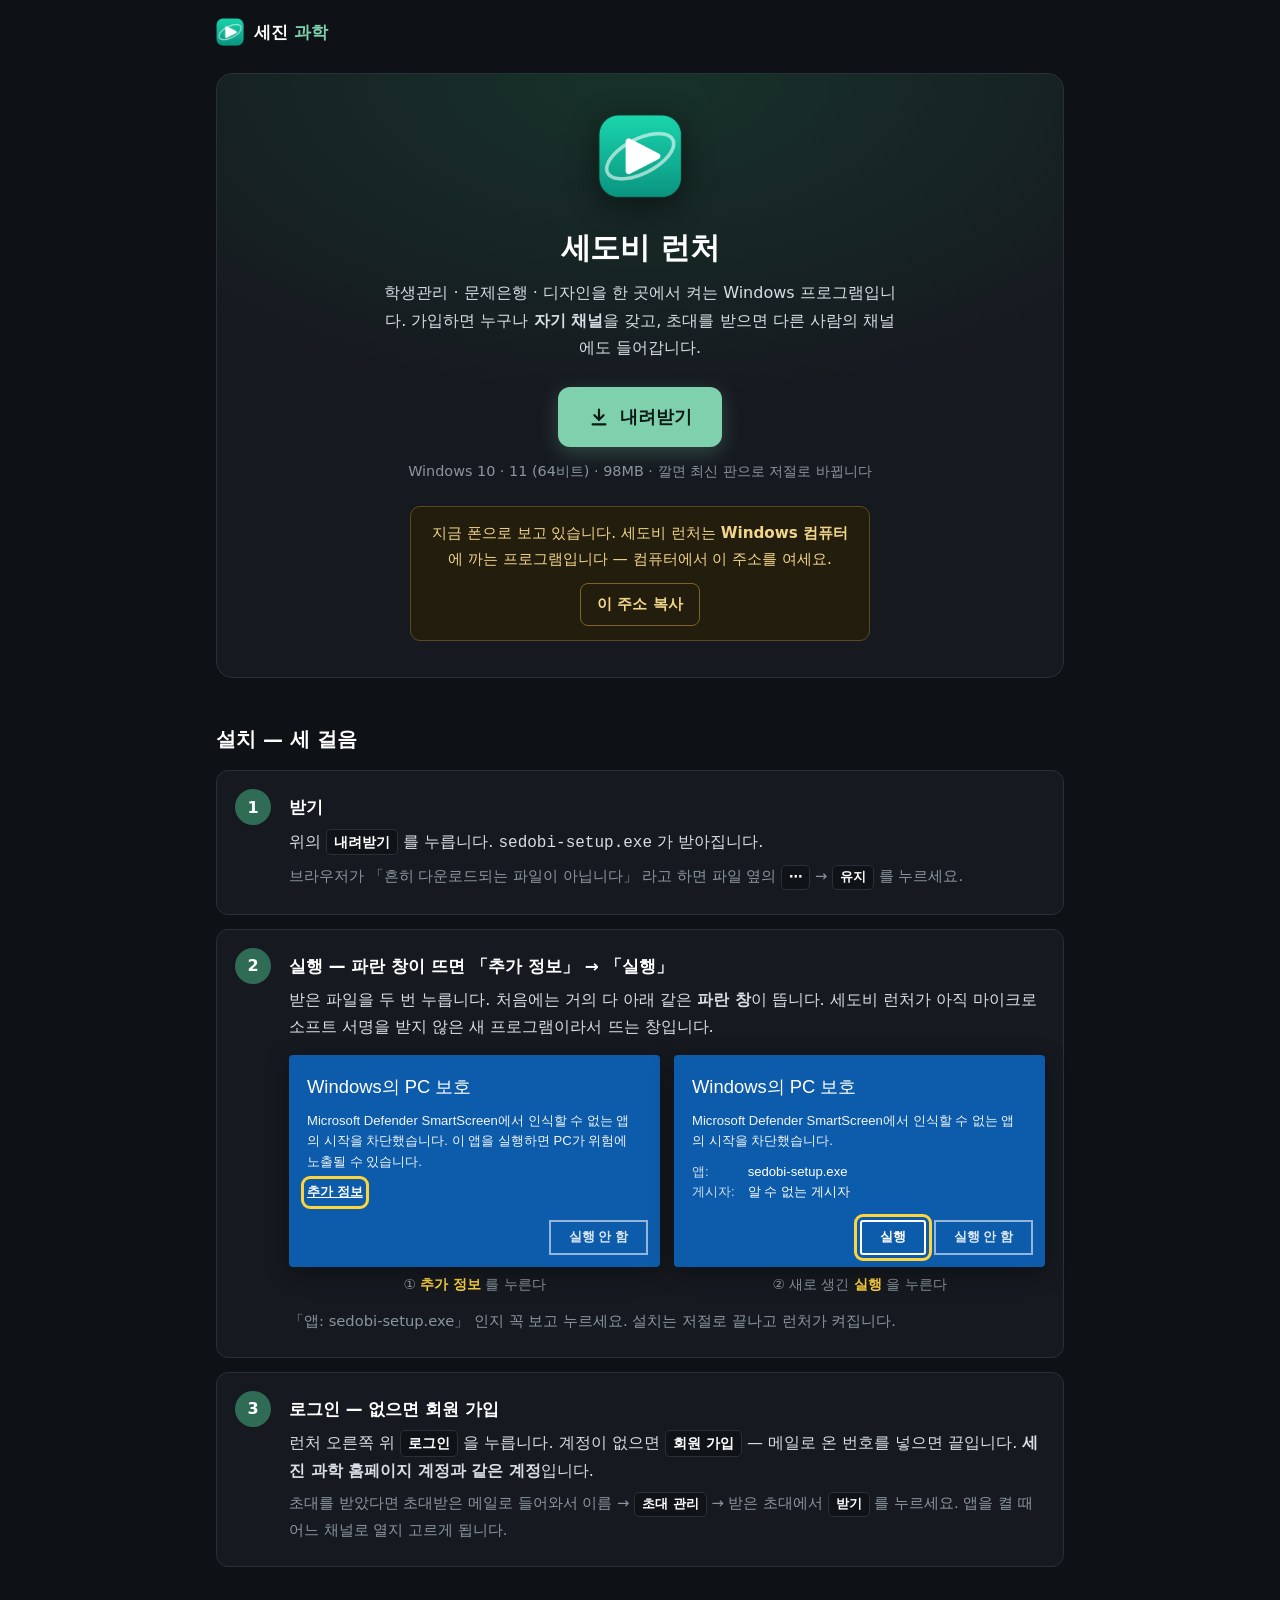
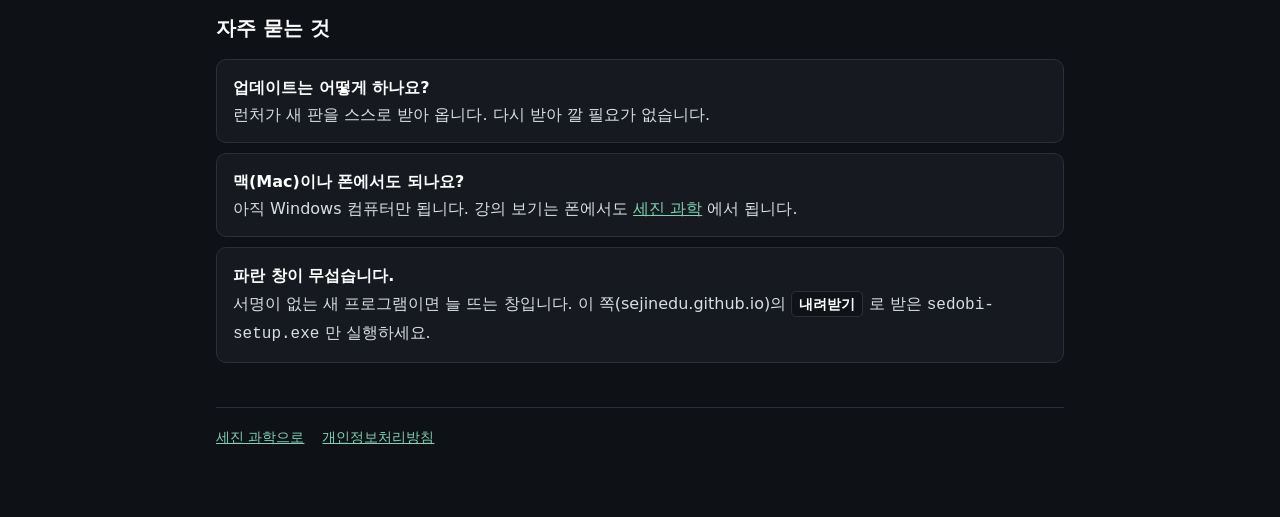
==== download.html @ 4975d811 "런처 받기 — download.html (누구나 · 「Windows의 PC 보호」 안내) · 머리줄 「런처 받기」 (v3.06) Co-Authored-By: Claude Opus " ====
<!doctype html>
<!-- ============================================================
     세도비 런처 받기 — 누구나, 로그인 없이 (2026-09-24)

     ★ 사용자가 정한 것: 「이제 홈피에 런처 설치을 받는 거 만들어 놔라.
       이제 불특정 다수가 다운 받아서 자기 컴터에 런처를 설치할수 잇어야 한다」
     ★ 주소가 영어(download.html)인 까닭 — 초대 카톡 글에 붙는다. 한글 주소는 카톡에서 %EB… 로 깨져 보인다.
     ★ 설치 파일은 런처 방이 R2 에 올린다(launcher/sedobi-setup.exe). 여기는 그 주소로 보내기만 한다.
       크기는 launcher/latest.yml 을 읽어 띄운다 — 못 읽으면(CORS) 적어 둔 98MB 그대로다. 판 번호는 안 띄운다(아래 글).
     ★ 서명이 없는 프로그램이라 처음 받는 사람은 거의 다 「Windows의 PC 보호」 창을 본다.
       그 창에서 멈추지 않게 그림으로 안내한다 — 이 쪽의 가장 중요한 일이다.
     ★ 스스로 서는 쪽이다 — 스타일 파일에 안 기댄다(개인정보.html 과 같다).
============================================================ -->
<html lang="ko">
<head>
<meta charset="utf-8">
<meta name="viewport" content="width=device-width, initial-scale=1">
<meta name="robots" content="noindex, nofollow">
<title>세도비 런처 받기 — 세진 과학</title>
<meta name="description" content="세도비 런처(Windows) 설치 파일 받기와 설치 안내">
<link rel="icon" href="자산/아이콘.png">
<style>
  :root {
    color-scheme: dark;
    --바탕: #0e1116; --판: #161a20; --테두리: #2a3038; --글: #d8dee5; --흐린글: #8b959f;
    --악센트: #7fd1ae; --악센트진: #2f6b55; --빨강: #e5484d;
  }
  * { box-sizing: border-box; }
  body {
    margin: 0; background: var(--바탕); color: var(--글);
    font-family: "Pretendard", "맑은 고딕", "Malgun Gothic", system-ui, sans-serif;
    line-height: 1.7; font-size: 16px;
  }
  a { color: var(--악센트); }
  .머리 { display: flex; align-items: center; gap: 10px; max-width: 880px; margin: 0 auto; padding: 18px 16px; }
  .머리 a { display: inline-flex; align-items: center; gap: 10px; color: #fff; text-decoration: none; font-weight: 700; font-size: 1.05rem; }
  .머리 img { width: 28px; height: 28px; border-radius: 7px; }
  .머리 span b { color: var(--악센트); font-weight: 700; }
  main { max-width: 880px; margin: 0 auto; padding: 8px 16px 72px; }

  .첫판 { text-align: center; padding: 40px 20px 36px; border: 1px solid var(--테두리); border-radius: 16px;
          background: radial-gradient(120% 90% at 50% 0%, #17322a 0%, var(--판) 60%); }
  .첫판 img { width: 84px; height: 84px; border-radius: 20px; box-shadow: 0 8px 30px rgba(0,0,0,.45); }
  h1 { margin: 16px 0 6px; font-size: 1.9rem; color: #fff; letter-spacing: -.01em; }
  .한줄 { margin: 0 auto 26px; max-width: 520px; color: var(--글); }
  .받기 { display: inline-flex; align-items: center; gap: 10px; padding: 15px 30px; border-radius: 12px;
          background: var(--악센트); color: #0b1a14; font-weight: 800; font-size: 1.12rem; text-decoration: none;
          box-shadow: 0 6px 20px rgba(127,209,174,.25); }
  .받기:hover { filter: brightness(1.06); }
  .받기 svg { width: 22px; height: 22px; }
  .받기정보 { margin: 12px 0 0; color: var(--흐린글); font-size: .9rem; }
  .폰말 { margin: 22px auto 0; max-width: 460px; padding: 14px 16px; border-radius: 10px; border: 1px solid #5c4a1f;
          background: #231d0e; color: #f1d58a; font-size: .95rem; }
  .폰말 button { margin-top: 10px; padding: 8px 16px; border-radius: 8px; border: 1px solid #7a6428; background: none;
                 color: #f1d58a; font: inherit; font-weight: 700; cursor: pointer; }
  .폰말[hidden] { display: none; }

  h2 { margin: 44px 0 14px; font-size: 1.25rem; color: #fff; }
  .걸음들 { list-style: none; padding: 0; margin: 0; display: grid; gap: 14px; }
  .걸음 { display: grid; grid-template-columns: 40px 1fr; gap: 14px; padding: 18px; border: 1px solid var(--테두리); border-radius: 12px; background: var(--판); }
  .번호 { width: 36px; height: 36px; border-radius: 50%; display: grid; place-items: center; background: var(--악센트진); color: #fff; font-weight: 800; }
  .걸음 h3 { margin: 4px 0 6px; font-size: 1.05rem; color: #fff; }
  .걸음 p { margin: 6px 0; }
  .흐림 { color: var(--흐린글); font-size: .92rem; }
  kbd, .단추글 { display: inline-block; padding: 0 7px; border: 1px solid var(--테두리); border-radius: 5px; background: #0f1318;
                 font: inherit; font-size: .9em; font-weight: 700; color: #fff; white-space: nowrap; }

  /* 「Windows의 PC 보호」 창 흉내 — 어디를 누르는지만 보여 준다 */
  .창들 { display: grid; grid-template-columns: 1fr 1fr; gap: 14px; margin: 14px 0 6px; }
  .창 { position: relative; background: #0d5cab; color: #fff; border-radius: 4px; padding: 18px 18px 64px; font-family: "Segoe UI", "맑은 고딕", sans-serif;
        font-size: .82rem; line-height: 1.55; min-height: 210px; box-shadow: 0 6px 22px rgba(0,0,0,.4); }
  .창 .창제목 { font-size: 1.15rem; font-weight: 300; margin: 0 0 10px; }
  .창 .창글 { margin: 0 0 10px; opacity: .95; }
  .창 .더보기 { display: inline-block; text-decoration: underline; font-weight: 600; }
  .창 .창단추들 { position: absolute; right: 12px; bottom: 12px; display: flex; gap: 8px; }
  .창 .창단추 { padding: 5px 18px; border: 2px solid #fff; background: none; color: #fff; font: inherit; font-weight: 600; }
  .창 .창단추.흐린 { border-color: rgba(255,255,255,.55); color: rgba(255,255,255,.85); }
  .창 .창표 { margin: 8px 0 0; }
  .창 .창표 span { display: inline-block; min-width: 52px; opacity: .8; }
  .누를곳 { outline: 3px solid #ffd43b; outline-offset: 3px; border-radius: 3px; animation: 깜빡 1.4s ease-in-out infinite; }
  @keyframes 깜빡 { 50% { outline-color: rgba(255,212,59,.35); } }
  @media (prefers-reduced-motion: reduce) { .누를곳 { animation: none; } }
  .창밑 { margin: 6px 0 0; font-size: .86rem; color: var(--흐린글); text-align: center; }
  .창밑 b { color: #ffd43b; }

  .묻답 { margin: 0; padding: 0; list-style: none; display: grid; gap: 10px; }
  .묻답 li { padding: 14px 16px; border: 1px solid var(--테두리); border-radius: 10px; background: var(--판); }
  .묻답 b { color: #fff; }
  .끝 { margin-top: 44px; padding-top: 18px; border-top: 1px solid var(--테두리); color: var(--흐린글); font-size: .88rem; display: flex; flex-wrap: wrap; gap: 6px 18px; }

  @media (max-width: 640px) {
    h1 { font-size: 1.55rem; }
    .첫판 { padding: 30px 14px 28px; }
    .창들 { grid-template-columns: 1fr; }
    .걸음 { grid-template-columns: 1fr; gap: 8px; }
  }
</style>
</head>
<body>

<div class="머리">
  <a href="./"><img src="자산/아이콘.png" alt=""><span>세진 <b>과학</b></span></a>
</div>

<main>

<section class="첫판">
  <img src="자산/아이콘512.png" alt="세도비 런처 아이콘">
  <h1>세도비 런처</h1>
  <p class="한줄">학생관리 · 문제은행 · 디자인을 한 곳에서 켜는 Windows 프로그램입니다.
    가입하면 누구나 <b>자기 채널</b>을 갖고, 초대를 받으면 다른 사람의 채널에도 들어갑니다.</p>
  <a class="받기" id="받기" href="https://pub-cdafc1e706964b9c84ebcdd306dd79f0.r2.dev/launcher/sedobi-setup.exe" download>
    <svg viewBox="0 0 24 24" fill="none" stroke="currentColor" stroke-width="2.4" stroke-linecap="round" stroke-linejoin="round" aria-hidden="true"><path d="M12 4v11"/><path d="m7 10 5 5 5-5"/><path d="M5 20h14"/></svg>
    내려받기
  </a>
  <p class="받기정보" id="받기정보">Windows 10 · 11 (64비트) · <span id="받기크기">98MB</span> · 깔면 최신 판으로 저절로 바뀝니다</p>
  <div class="폰말" id="폰말" hidden>
    지금 폰으로 보고 있습니다. 세도비 런처는 <b>Windows 컴퓨터</b>에 까는 프로그램입니다 —
    컴퓨터에서 이 주소를 여세요.<br>
    <button type="button" id="주소복사">이 주소 복사</button>
  </div>
</section>

<h2>설치 — 세 걸음</h2>
<ol class="걸음들">
  <li class="걸음">
    <span class="번호">1</span>
    <div>
      <h3>받기</h3>
      <p>위의 <span class="단추글">내려받기</span> 를 누릅니다. <code>sedobi-setup.exe</code> 가 받아집니다.</p>
      <p class="흐림">브라우저가 「흔히 다운로드되는 파일이 아닙니다」 라고 하면 파일 옆의 <span class="단추글">⋯</span> → <span class="단추글">유지</span> 를 누르세요.</p>
    </div>
  </li>
  <li class="걸음">
    <span class="번호">2</span>
    <div>
      <h3>실행 — 파란 창이 뜨면 「추가 정보」 → 「실행」</h3>
      <p>받은 파일을 두 번 누릅니다. 처음에는 거의 다 아래 같은 <b>파란 창</b>이 뜹니다.
         세도비 런처가 아직 마이크로소프트 서명을 받지 않은 새 프로그램이라서 뜨는 창입니다.</p>
      <div class="창들" aria-hidden="true">
        <div>
          <div class="창">
            <p class="창제목">Windows의 PC 보호</p>
            <p class="창글">Microsoft Defender SmartScreen에서 인식할 수 없는 앱의 시작을 차단했습니다. 이 앱을 실행하면 PC가 위험에 노출될 수 있습니다.</p>
            <span class="더보기 누를곳">추가 정보</span>
            <div class="창단추들"><span class="창단추 흐린">실행 안 함</span></div>
          </div>
          <p class="창밑">① <b>추가 정보</b> 를 누른다</p>
        </div>
        <div>
          <div class="창">
            <p class="창제목">Windows의 PC 보호</p>
            <p class="창글">Microsoft Defender SmartScreen에서 인식할 수 없는 앱의 시작을 차단했습니다.</p>
            <p class="창표"><span>앱:</span> sedobi-setup.exe<br><span>게시자:</span> 알 수 없는 게시자</p>
            <div class="창단추들"><span class="창단추 누를곳">실행</span><span class="창단추 흐린">실행 안 함</span></div>
          </div>
          <p class="창밑">② 새로 생긴 <b>실행</b> 을 누른다</p>
        </div>
      </div>
      <p class="흐림">「앱: sedobi-setup.exe」 인지 꼭 보고 누르세요. 설치는 저절로 끝나고 런처가 켜집니다.</p>
    </div>
  </li>
  <li class="걸음">
    <span class="번호">3</span>
    <div>
      <h3>로그인 — 없으면 회원 가입</h3>
      <p>런처 오른쪽 위 <span class="단추글">로그인</span> 을 누릅니다. 계정이 없으면 <span class="단추글">회원 가입</span> — 메일로 온 번호를 넣으면 끝입니다.
         <b>세진 과학 홈페이지 계정과 같은 계정</b>입니다.</p>
      <p class="흐림">초대를 받았다면 초대받은 메일로 들어와서 이름 → <span class="단추글">초대 관리</span> → 받은 초대에서 <span class="단추글">받기</span> 를 누르세요.
         앱을 켤 때 어느 채널로 열지 고르게 됩니다.</p>
    </div>
  </li>
</ol>

<h2>자주 묻는 것</h2>
<ul class="묻답">
  <li><b>업데이트는 어떻게 하나요?</b><br>런처가 새 판을 스스로 받아 옵니다. 다시 받아 깔 필요가 없습니다.</li>
  <li><b>맥(Mac)이나 폰에서도 되나요?</b><br>아직 Windows 컴퓨터만 됩니다. 강의 보기는 폰에서도 <a href="./">세진 과학</a> 에서 됩니다.</li>
  <li><b>파란 창이 무섭습니다.</b><br>서명이 없는 새 프로그램이면 늘 뜨는 창입니다. 이 쪽(sejinedu.github.io)의 <span class="단추글">내려받기</span> 로 받은 <code>sedobi-setup.exe</code> 만 실행하세요.</li>
</ul>

<div class="끝">
  <a href="./">세진 과학으로</a>
  <a href="개인정보.html">개인정보처리방침</a>
</div>

</main>

<script>
  // 폰·맥이면 「컴퓨터에서 열어라」 — 받기 단추는 그대로 둔다(태블릿 PC 도 있다)
  (function () {
    var 윈도우 = /Windows NT/i.test(navigator.userAgent);
    var 폰 = /Android|iPhone|iPad|iPod|Mobile/i.test(navigator.userAgent);
    if (!윈도우 || 폰) document.getElementById("폰말").hidden = false;
    document.getElementById("주소복사").addEventListener("click", function () {
      var 단 = this;
      var 끝 = function (글) { 단.textContent = 글; setTimeout(function () { 단.textContent = "이 주소 복사"; }, 1800); };
      try { navigator.clipboard.writeText(location.origin + location.pathname).then(function () { 끝("복사했다"); }, function () { 끝("못 했다 — 주소창을 길게 눌러 복사"); }); }
      catch (오류) { 끝("못 했다 — 주소창을 길게 눌러 복사"); }
    });
  })();

  // 크기 — 런처 방이 올리는 latest.yml 에서 읽는다(버킷 CORS 가 열려야 읽힌다). 못 읽으면 처음 글 그대로 둔다
  //   ★ 판 번호·날짜는 안 띄운다 — 설치 파일은 옛 판(껍데기)이어도 처음 켤 때 알맹이를 최신으로 받아 갈아입는다(런처 방, 2026-09-24).
  //     옛 판 번호를 띄우면 「옛 것을 받는다」 로 읽힌다.
  (function () {
    var 주소 = "https://pub-cdafc1e706964b9c84ebcdd306dd79f0.r2.dev/launcher/latest.yml";
    if (!window.fetch) return;
    fetch(주소 + "?t=" + Date.now(), { cache: "no-store" }).then(function (ㄷ) { return ㄷ.ok ? ㄷ.text() : ""; }).then(function (글) {
      var 크기 = Number((/^\s*size:\s*(\d+)/m.exec(글 || "") || [])[1]);
      if (크기) document.getElementById("받기크기").textContent = Math.round(크기 / 1048576) + "MB";
    }).catch(function () {});
  })();
</script>
</body>
</html>
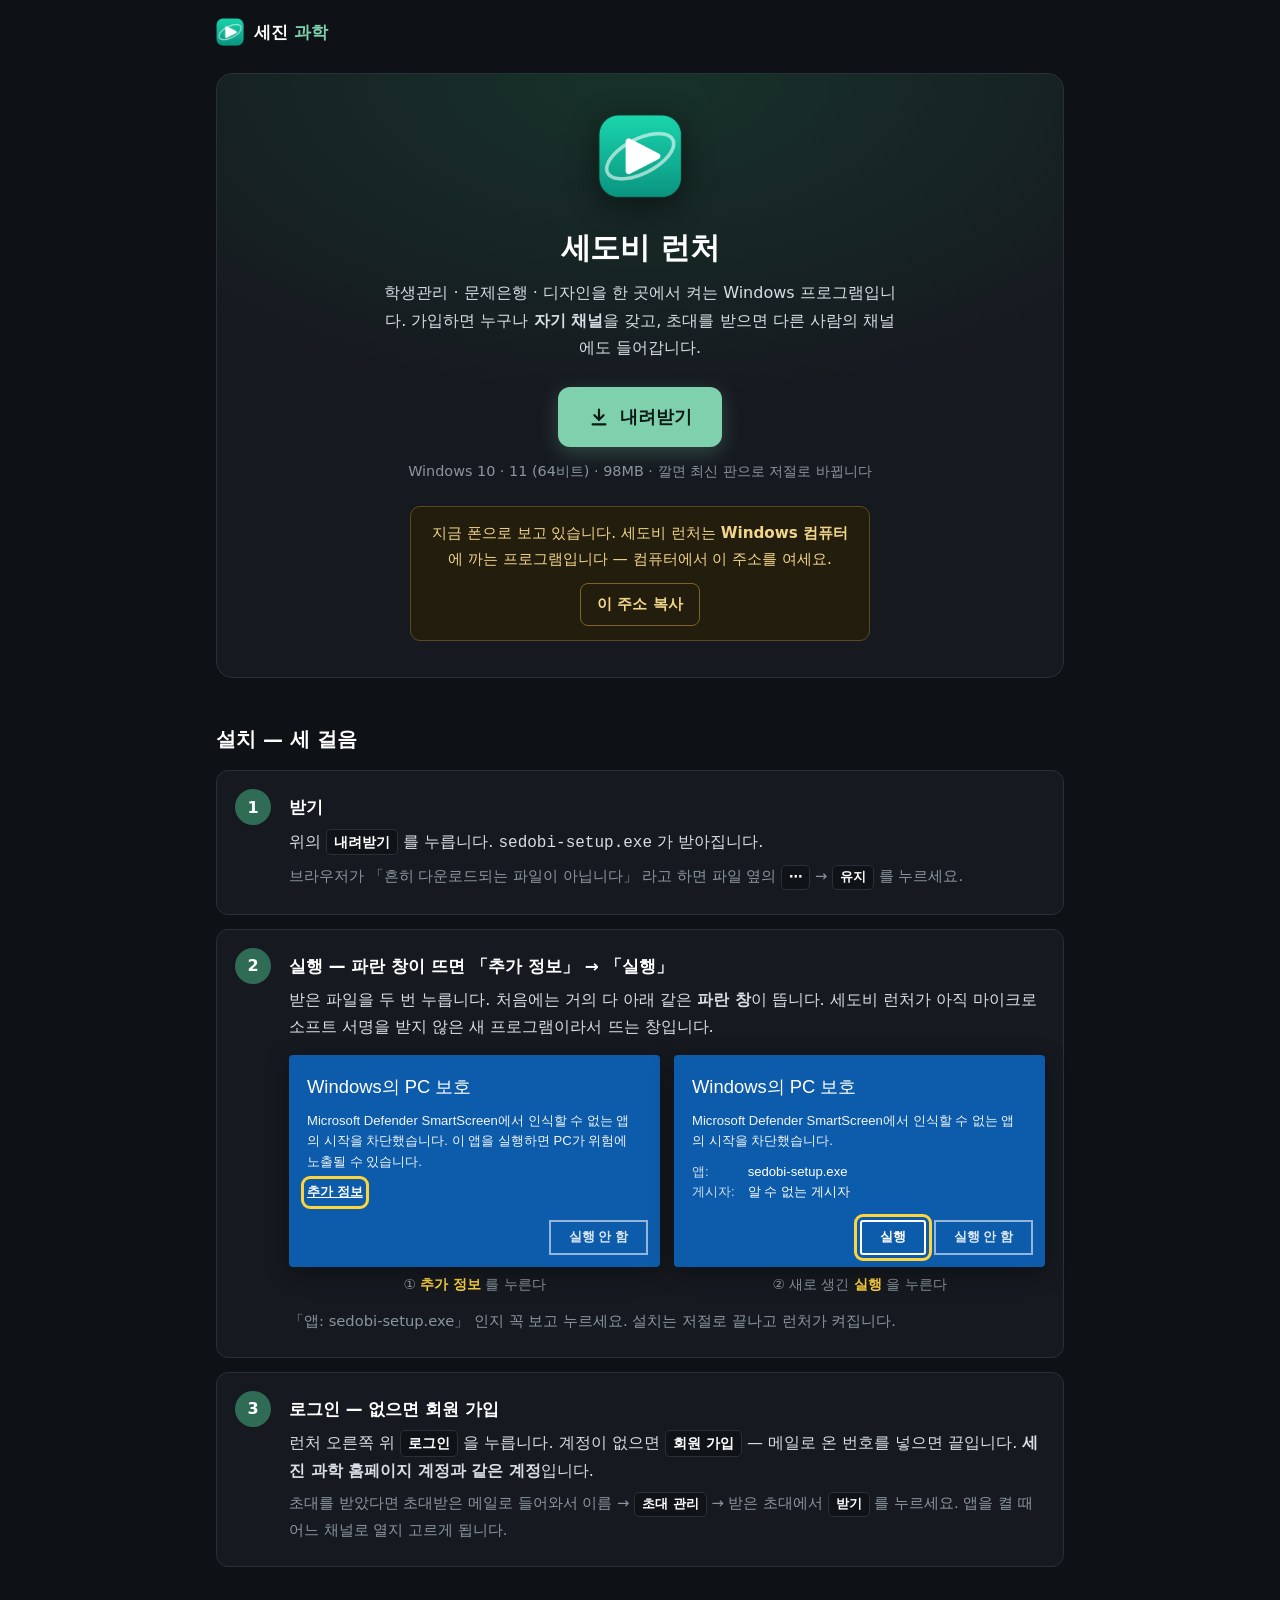
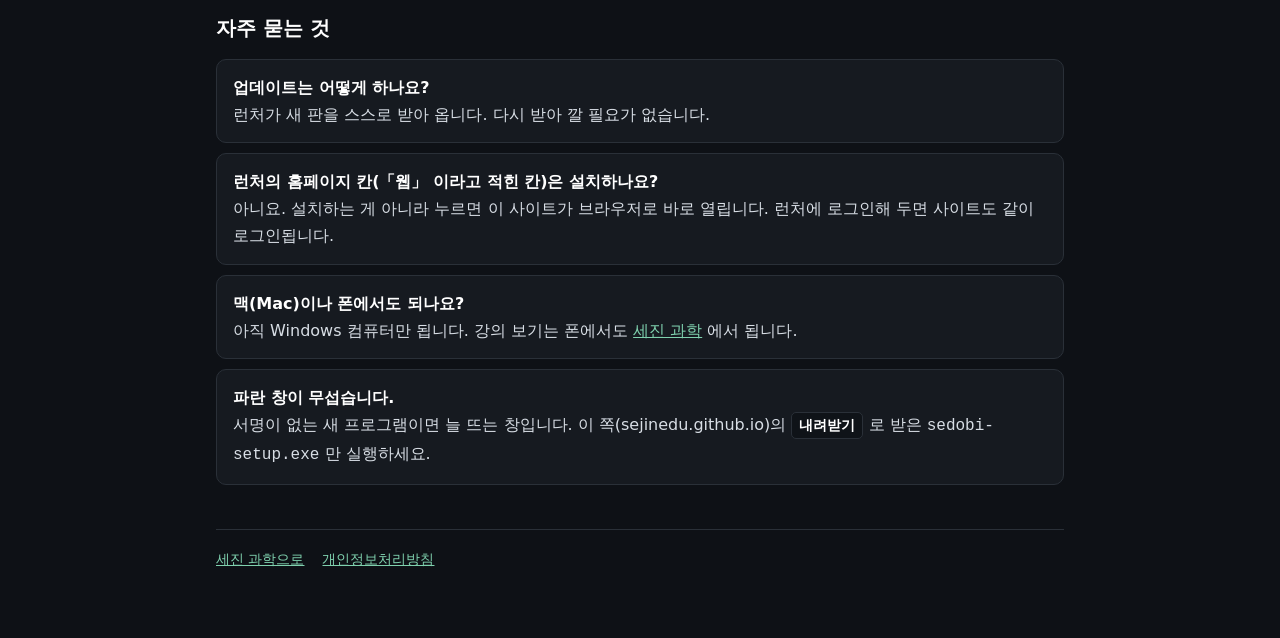
==== commit 34a20515: "받기 쪽 FAQ — 런처의 홈페이지 칸(「웹」)은 설치 없이 사이트가 열린다 (v3.13) Co-Authored-By: Claude Opus 5.5 <noreply@anthropi" ====
--- a/download.html
+++ b/download.html
@@ -175,6 +175,7 @@
 <h2>자주 묻는 것</h2>
 <ul class="묻답">
   <li><b>업데이트는 어떻게 하나요?</b><br>런처가 새 판을 스스로 받아 옵니다. 다시 받아 깔 필요가 없습니다.</li>
+  <li><b>런처의 홈페이지 칸(「웹」 이라고 적힌 칸)은 설치하나요?</b><br>아니요. 설치하는 게 아니라 누르면 이 사이트가 브라우저로 바로 열립니다. 런처에 로그인해 두면 사이트도 같이 로그인됩니다.</li>
   <li><b>맥(Mac)이나 폰에서도 되나요?</b><br>아직 Windows 컴퓨터만 됩니다. 강의 보기는 폰에서도 <a href="./">세진 과학</a> 에서 됩니다.</li>
   <li><b>파란 창이 무섭습니다.</b><br>서명이 없는 새 프로그램이면 늘 뜨는 창입니다. 이 쪽(sejinedu.github.io)의 <span class="단추글">내려받기</span> 로 받은 <code>sedobi-setup.exe</code> 만 실행하세요.</li>
 </ul>
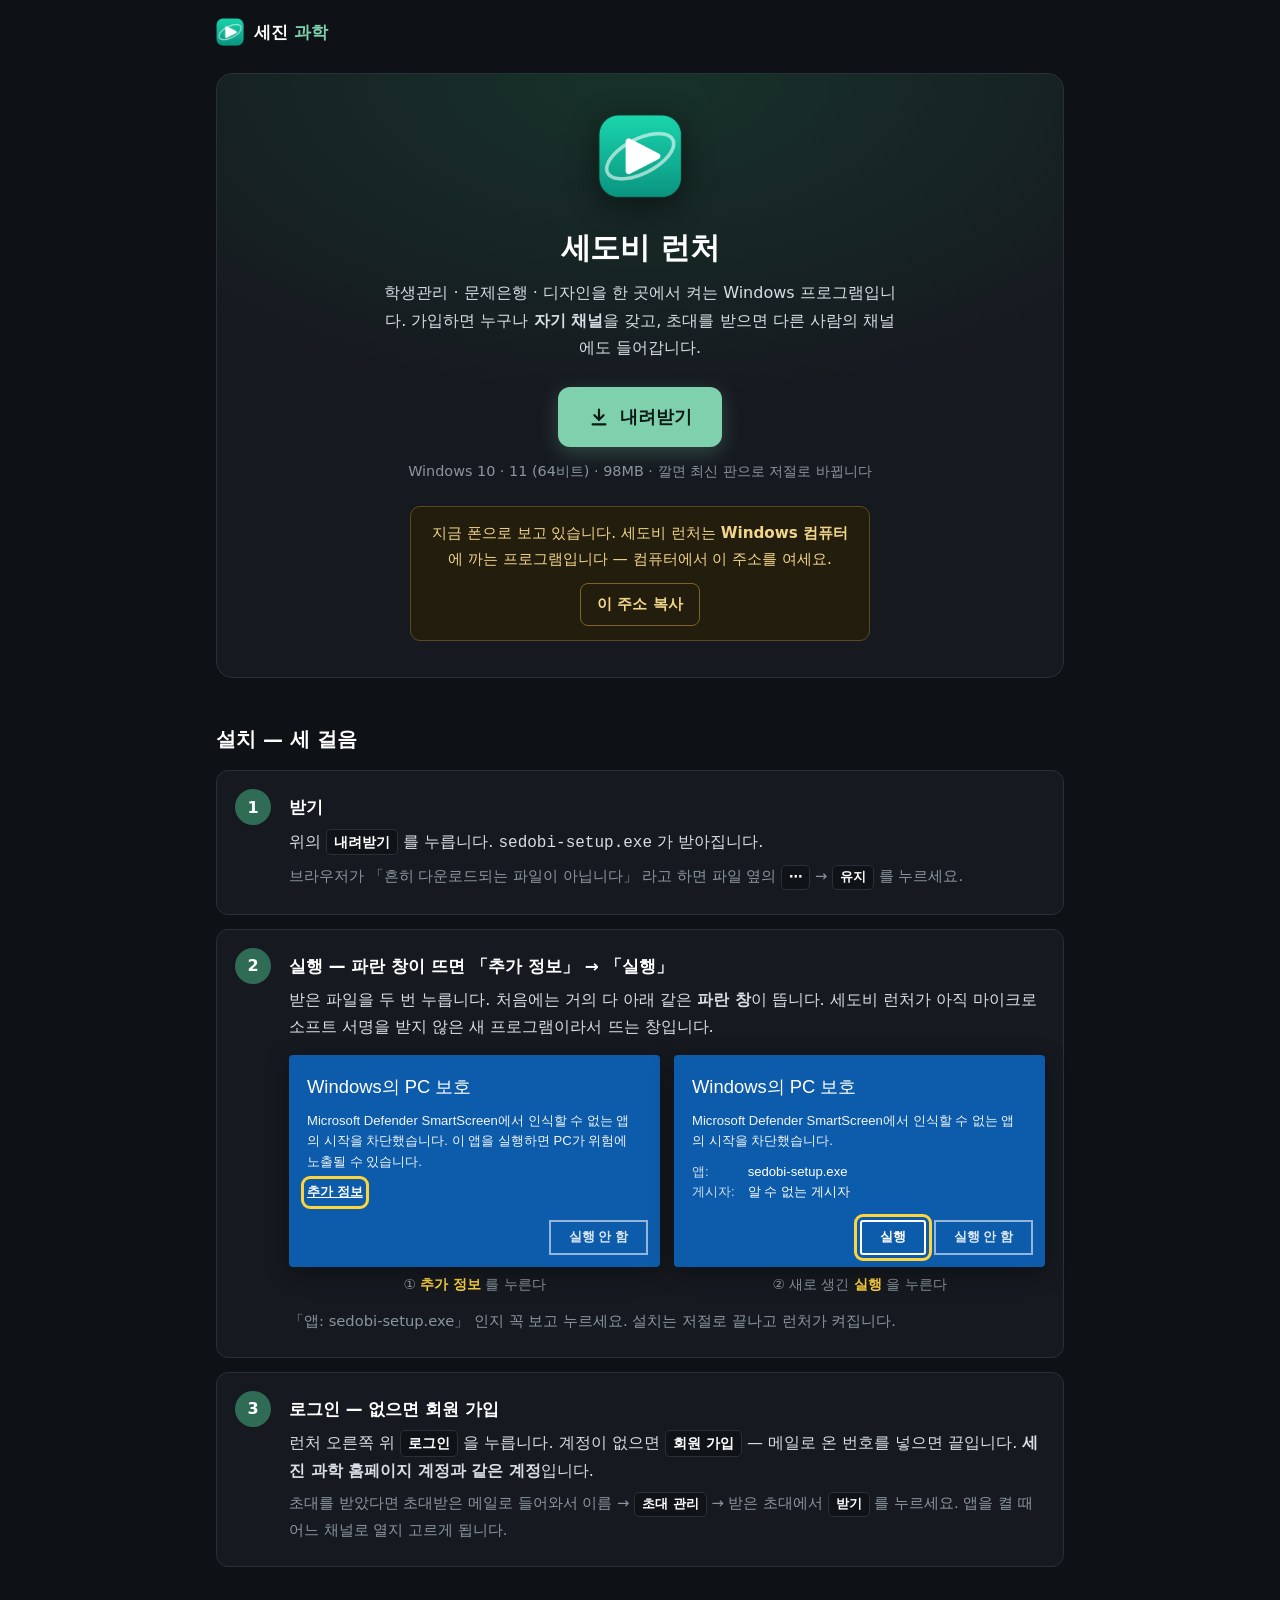
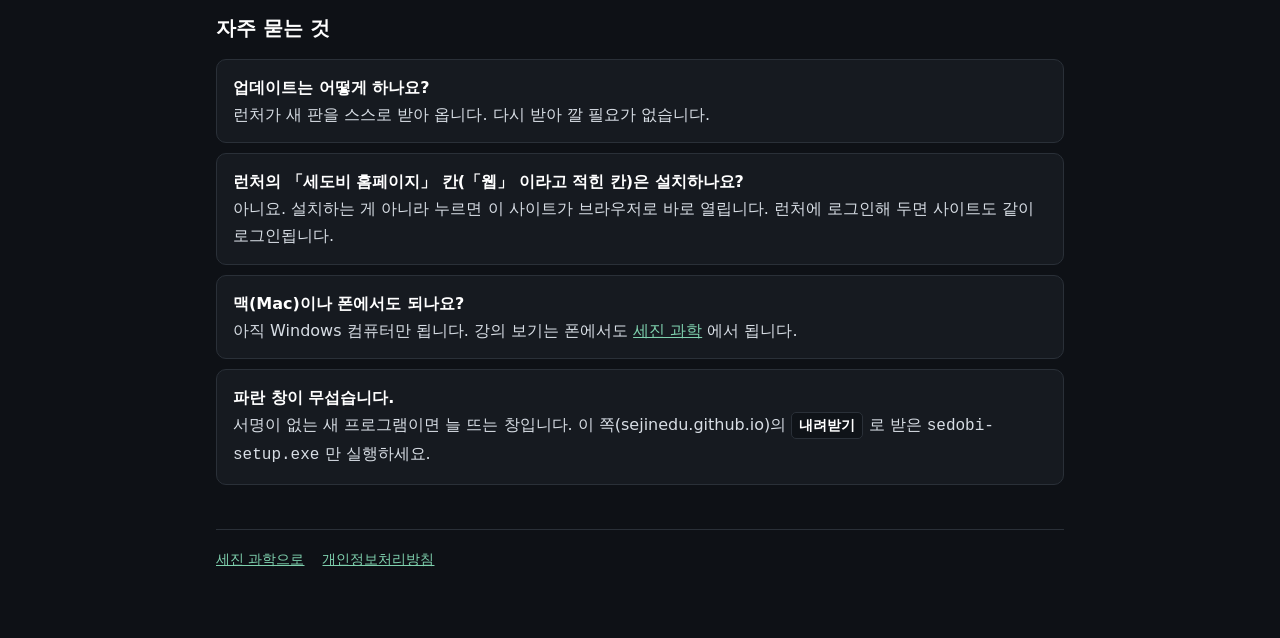
==== commit c705f935: "받기 쪽 FAQ — 칸 이름을 런처 그대로 「세도비 홈페이지」 (v3.14) Co-Authored-By: Claude Opus 5.5 <noreply@anthropic.com>" ====
--- a/download.html
+++ b/download.html
@@ -175,7 +175,7 @@
 <h2>자주 묻는 것</h2>
 <ul class="묻답">
   <li><b>업데이트는 어떻게 하나요?</b><br>런처가 새 판을 스스로 받아 옵니다. 다시 받아 깔 필요가 없습니다.</li>
-  <li><b>런처의 홈페이지 칸(「웹」 이라고 적힌 칸)은 설치하나요?</b><br>아니요. 설치하는 게 아니라 누르면 이 사이트가 브라우저로 바로 열립니다. 런처에 로그인해 두면 사이트도 같이 로그인됩니다.</li>
+  <li><b>런처의 「세도비 홈페이지」 칸(「웹」 이라고 적힌 칸)은 설치하나요?</b><br>아니요. 설치하는 게 아니라 누르면 이 사이트가 브라우저로 바로 열립니다. 런처에 로그인해 두면 사이트도 같이 로그인됩니다.</li>
   <li><b>맥(Mac)이나 폰에서도 되나요?</b><br>아직 Windows 컴퓨터만 됩니다. 강의 보기는 폰에서도 <a href="./">세진 과학</a> 에서 됩니다.</li>
   <li><b>파란 창이 무섭습니다.</b><br>서명이 없는 새 프로그램이면 늘 뜨는 창입니다. 이 쪽(sejinedu.github.io)의 <span class="단추글">내려받기</span> 로 받은 <code>sedobi-setup.exe</code> 만 실행하세요.</li>
 </ul>
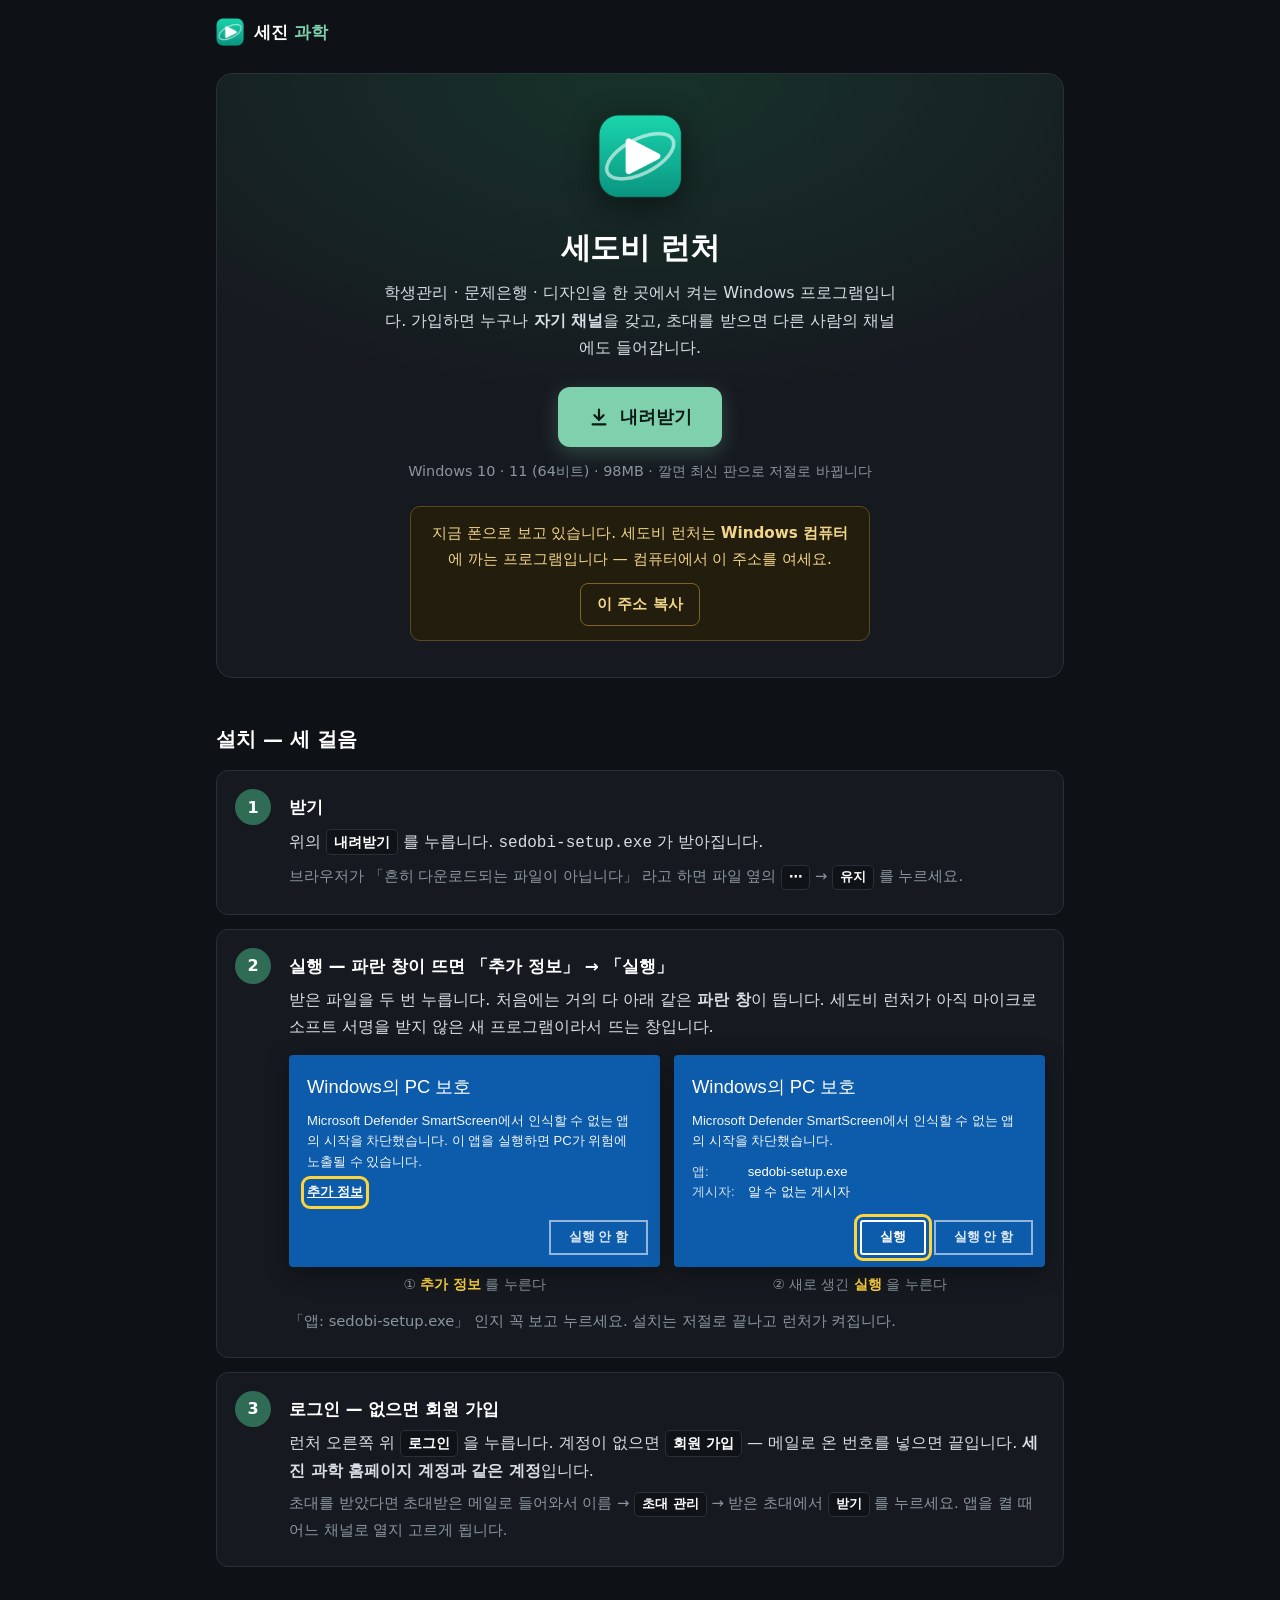
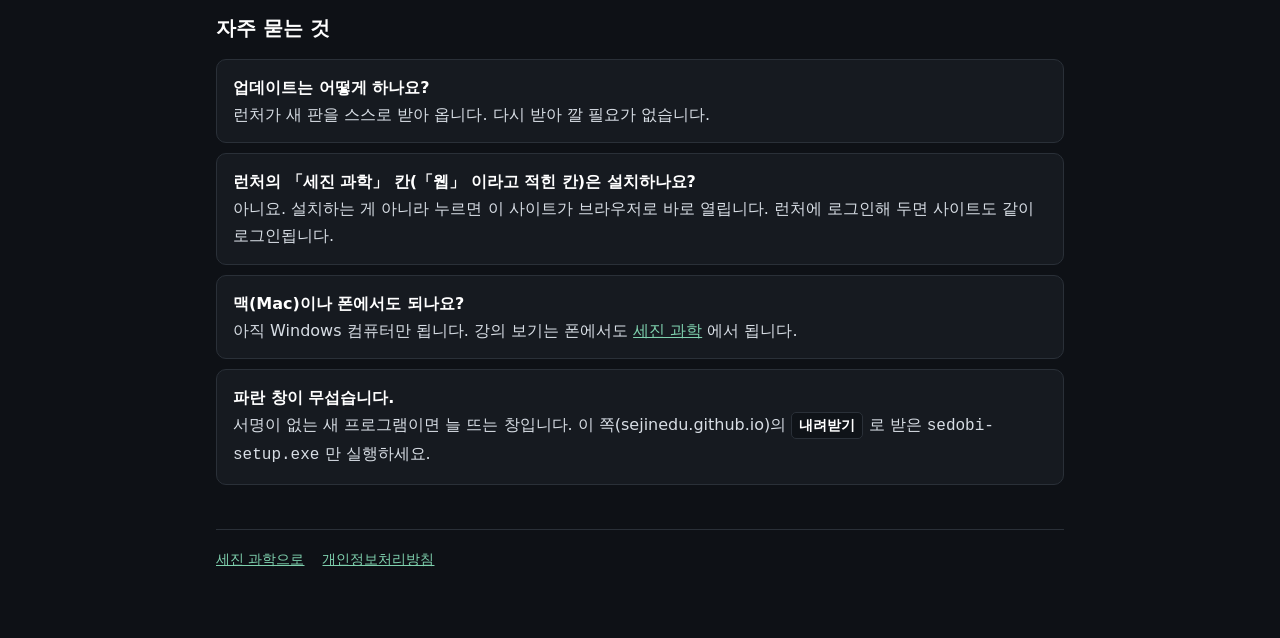
==== commit 7454a97e: "받기 쪽 FAQ — 런처 칸 이름 「세진 과학」 (v3.15) Co-Authored-By: Claude Opus 5.5 <noreply@anthropic.com>" ====
--- a/download.html
+++ b/download.html
@@ -175,7 +175,7 @@
 <h2>자주 묻는 것</h2>
 <ul class="묻답">
   <li><b>업데이트는 어떻게 하나요?</b><br>런처가 새 판을 스스로 받아 옵니다. 다시 받아 깔 필요가 없습니다.</li>
-  <li><b>런처의 「세도비 홈페이지」 칸(「웹」 이라고 적힌 칸)은 설치하나요?</b><br>아니요. 설치하는 게 아니라 누르면 이 사이트가 브라우저로 바로 열립니다. 런처에 로그인해 두면 사이트도 같이 로그인됩니다.</li>
+  <li><b>런처의 「세진 과학」 칸(「웹」 이라고 적힌 칸)은 설치하나요?</b><br>아니요. 설치하는 게 아니라 누르면 이 사이트가 브라우저로 바로 열립니다. 런처에 로그인해 두면 사이트도 같이 로그인됩니다.</li>
   <li><b>맥(Mac)이나 폰에서도 되나요?</b><br>아직 Windows 컴퓨터만 됩니다. 강의 보기는 폰에서도 <a href="./">세진 과학</a> 에서 됩니다.</li>
   <li><b>파란 창이 무섭습니다.</b><br>서명이 없는 새 프로그램이면 늘 뜨는 창입니다. 이 쪽(sejinedu.github.io)의 <span class="단추글">내려받기</span> 로 받은 <code>sedobi-setup.exe</code> 만 실행하세요.</li>
 </ul>
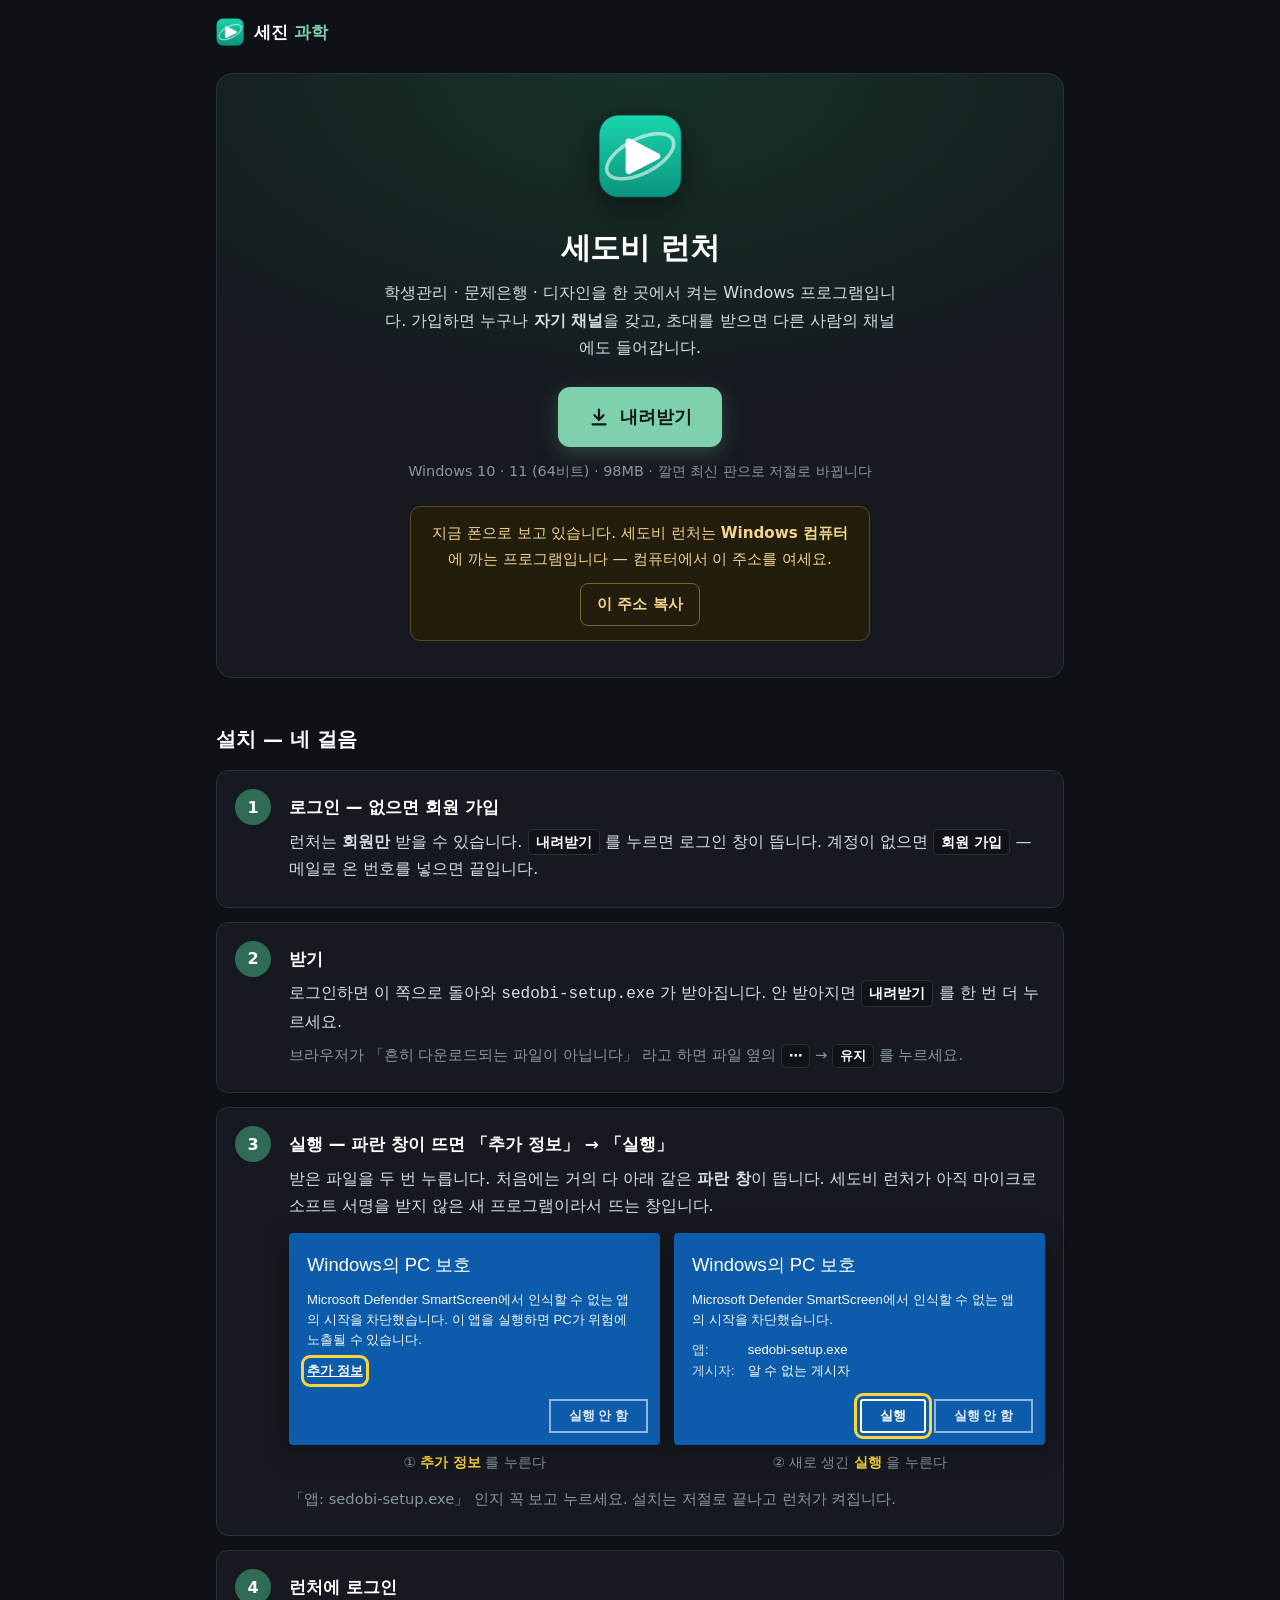
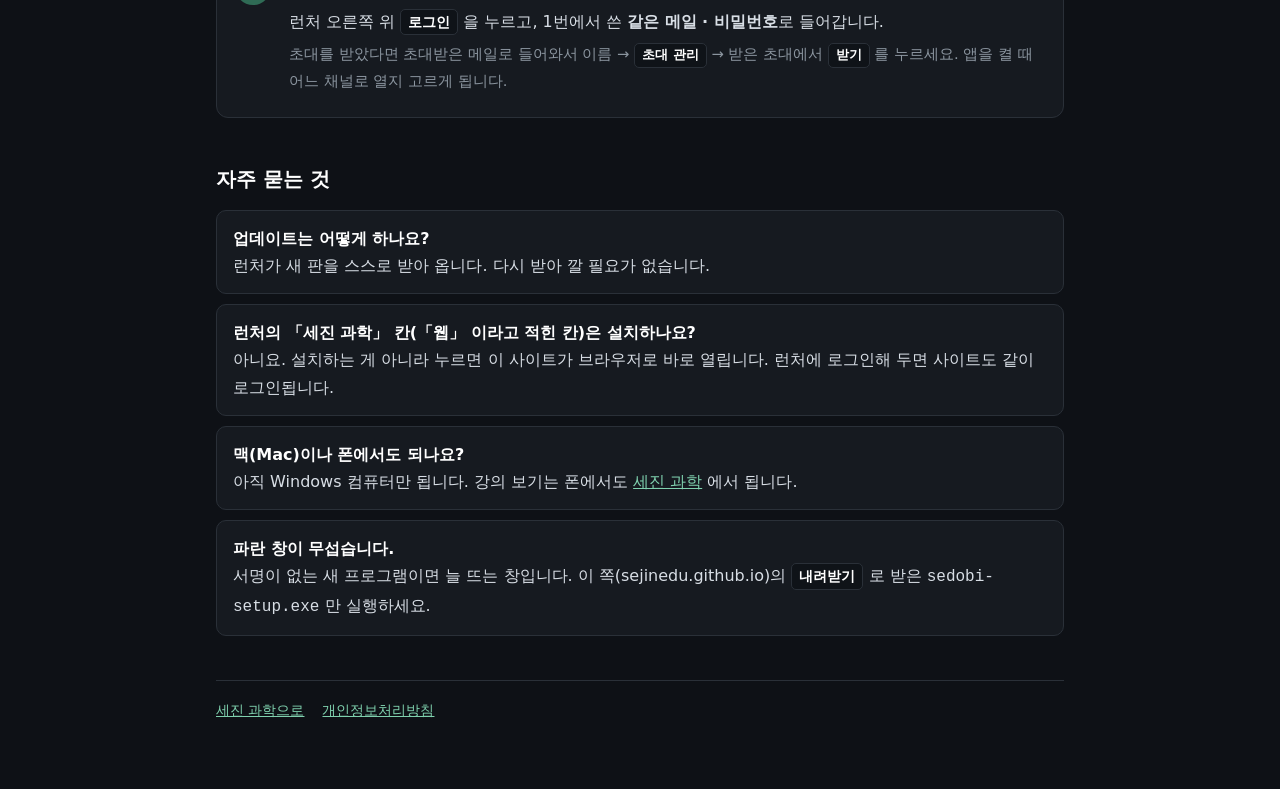
==== commit 1e901f4a: "런처 받기는 회원만 — 로그인 안 했으면 로그인·회원 가입 → 받기 쪽으로 돌아와 바로 받는다 (v3.16) Co-Authored-By: Claude Opus 5.5 <norepl" ====
--- a/download.html
+++ b/download.html
@@ -10,6 +10,12 @@
      ★ 서명이 없는 프로그램이라 처음 받는 사람은 거의 다 「Windows의 PC 보호」 창을 본다.
        그 창에서 멈추지 않게 그림으로 안내한다 — 이 쪽의 가장 중요한 일이다.
      ★ 스스로 서는 쪽이다 — 스타일 파일에 안 기댄다(개인정보.html 과 같다).
+     ★ 회원만 받는다 (2026-09-25 사장님: 「런처 다운 받기 누르면 로그인 해야 한다고 뜨게 해」 · 「런처는 회원 가입을 한 사람만 다운 받을 수 있게」)
+       이 쪽은 회원.js 를 안 싣는다 — 같은 사이트 서랍(localStorage 세진과학.로그인.v1)의 표를 /auth/v1/user 로 확인만 한다.
+       표가 없으면 「로그인해야 받을 수 있다」 → 홈 ./#download(로그인) · ./#download-join(회원 가입).
+       표가 낡았으면 새로 받는 일은 홈(회원.js)에 맡긴다 — ./#download 로 보내면 홈이 표를 새로 받고 download.html#start 로 돌려보낸다.
+       (여기서 새로 받으면 홈 탭이 들고 있는 옛 표와 엇갈려 로그아웃될 수 있다)
+       ★ 설치 파일 주소 자체는 공개다 — 주소를 아는 사람은 받는다. 막는 건 이 쪽의 단추다(런처 방과 알고 정한 것).
 ============================================================ -->
 <html lang="ko">
 <head>
@@ -54,6 +60,15 @@
   .폰말 button { margin-top: 10px; padding: 8px 16px; border-radius: 8px; border: 1px solid #7a6428; background: none;
                  color: #f1d58a; font: inherit; font-weight: 700; cursor: pointer; }
   .폰말[hidden] { display: none; }
+  .문막 { margin: 20px auto 0; max-width: 460px; padding: 16px 18px; border-radius: 12px; border: 1px solid #6b3a3f;
+          background: #2a1417; color: #f3c9ce; font-size: .96rem; }
+  .문막[hidden] { display: none; }
+  .문막 b { color: #fff; }
+  .문단추들 { display: flex; gap: 8px; justify-content: center; margin-top: 12px; flex-wrap: wrap; }
+  .문단추 { display: inline-block; padding: 9px 20px; border-radius: 9px; border: 1px solid var(--테두리); color: #fff; font-weight: 700; text-decoration: none; }
+  .문단추.진 { background: var(--악센트); border-color: var(--악센트); color: #0b1a14; }
+  .누구 { margin: 8px 0 0; color: var(--악센트); font-size: .88rem; }
+  .누구[hidden] { display: none; }
 
   h2 { margin: 44px 0 14px; font-size: 1.25rem; color: #fff; }
   .걸음들 { list-style: none; padding: 0; margin: 0; display: grid; gap: 14px; }
@@ -109,11 +124,20 @@
   <h1>세도비 런처</h1>
   <p class="한줄">학생관리 · 문제은행 · 디자인을 한 곳에서 켜는 Windows 프로그램입니다.
     가입하면 누구나 <b>자기 채널</b>을 갖고, 초대를 받으면 다른 사람의 채널에도 들어갑니다.</p>
-  <a class="받기" id="받기" href="https://pub-cdafc1e706964b9c84ebcdd306dd79f0.r2.dev/launcher/sedobi-setup.exe" download>
+  <a class="받기" id="받기" href="./#download">
     <svg viewBox="0 0 24 24" fill="none" stroke="currentColor" stroke-width="2.4" stroke-linecap="round" stroke-linejoin="round" aria-hidden="true"><path d="M12 4v11"/><path d="m7 10 5 5 5-5"/><path d="M5 20h14"/></svg>
     내려받기
   </a>
   <p class="받기정보" id="받기정보">Windows 10 · 11 (64비트) · <span id="받기크기">98MB</span> · 깔면 최신 판으로 저절로 바뀝니다</p>
+  <p class="누구" id="누구" hidden></p>
+  <div class="문막" id="문막" role="alert" hidden>
+    <b>런처는 세진 과학 회원만 받을 수 있습니다.</b><br>
+    로그인하면 이 쪽으로 돌아와 바로 받아집니다. 계정이 없으면 회원 가입부터 하세요.
+    <div class="문단추들">
+      <a class="문단추 진" href="./#download">로그인</a>
+      <a class="문단추" href="./#download-join">회원 가입</a>
+    </div>
+  </div>
   <div class="폰말" id="폰말" hidden>
     지금 폰으로 보고 있습니다. 세도비 런처는 <b>Windows 컴퓨터</b>에 까는 프로그램입니다 —
     컴퓨터에서 이 주소를 여세요.<br>
@@ -121,18 +145,26 @@
   </div>
 </section>
 
-<h2>설치 — 세 걸음</h2>
+<h2>설치 — 네 걸음</h2>
 <ol class="걸음들">
   <li class="걸음">
     <span class="번호">1</span>
     <div>
+      <h3>로그인 — 없으면 회원 가입</h3>
+      <p>런처는 <b>회원만</b> 받을 수 있습니다. <span class="단추글">내려받기</span> 를 누르면 로그인 창이 뜹니다.
+         계정이 없으면 <span class="단추글">회원 가입</span> — 메일로 온 번호를 넣으면 끝입니다.</p>
+    </div>
+  </li>
+  <li class="걸음">
+    <span class="번호">2</span>
+    <div>
       <h3>받기</h3>
-      <p>위의 <span class="단추글">내려받기</span> 를 누릅니다. <code>sedobi-setup.exe</code> 가 받아집니다.</p>
+      <p>로그인하면 이 쪽으로 돌아와 <code>sedobi-setup.exe</code> 가 받아집니다. 안 받아지면 <span class="단추글">내려받기</span> 를 한 번 더 누르세요.</p>
       <p class="흐림">브라우저가 「흔히 다운로드되는 파일이 아닙니다」 라고 하면 파일 옆의 <span class="단추글">⋯</span> → <span class="단추글">유지</span> 를 누르세요.</p>
     </div>
   </li>
   <li class="걸음">
-    <span class="번호">2</span>
+    <span class="번호">3</span>
     <div>
       <h3>실행 — 파란 창이 뜨면 「추가 정보」 → 「실행」</h3>
       <p>받은 파일을 두 번 누릅니다. 처음에는 거의 다 아래 같은 <b>파란 창</b>이 뜹니다.
@@ -161,11 +193,10 @@
     </div>
   </li>
   <li class="걸음">
-    <span class="번호">3</span>
-    <div>
-      <h3>로그인 — 없으면 회원 가입</h3>
-      <p>런처 오른쪽 위 <span class="단추글">로그인</span> 을 누릅니다. 계정이 없으면 <span class="단추글">회원 가입</span> — 메일로 온 번호를 넣으면 끝입니다.
-         <b>세진 과학 홈페이지 계정과 같은 계정</b>입니다.</p>
+    <span class="번호">4</span>
+    <div>
+      <h3>런처에 로그인</h3>
+      <p>런처 오른쪽 위 <span class="단추글">로그인</span> 을 누르고, 1번에서 쓴 <b>같은 메일 · 비밀번호</b>로 들어갑니다.</p>
       <p class="흐림">초대를 받았다면 초대받은 메일로 들어와서 이름 → <span class="단추글">초대 관리</span> → 받은 초대에서 <span class="단추글">받기</span> 를 누르세요.
          앱을 켤 때 어느 채널로 열지 고르게 됩니다.</p>
     </div>
@@ -188,6 +219,46 @@
 </main>
 
 <script>
+  // ★ 회원만 받는다 — 위 머리글 참고. 확인은 /auth/v1/user 한 번뿐, 표를 새로 받는 일은 홈에 맡긴다.
+  (function () {
+    var 설치파일 = "https://pub-cdafc1e706964b9c84ebcdd306dd79f0.r2.dev/launcher/sedobi-setup.exe";
+    var 저장소 = "https://burwsvkcaiqfiymdptex.supabase.co";
+    var 공개열쇠 = "sb_publishable_Yxaq9Rbth3NUmcREMwlbSg_qaXpoLVy";
+    var 받기 = document.getElementById("받기"), 문막 = document.getElementById("문막"), 누구 = document.getElementById("누구");
+    function 서랍() { try { return JSON.parse(localStorage.getItem("세진과학.로그인.v1") || "null"); } catch (오류) { return null; } }
+    // 답: { 메일 } = 회원 확인됨 · "낡음" = 표는 있는데 새로 받아야 함(홈에 맡긴다) · "없음" = 로그인 안 함
+    function 확인() {
+      var ㅅ = 서랍();
+      if (!ㅅ || !ㅅ.access_token) return Promise.resolve("없음");
+      if (!(Number(ㅅ.expires_at) - 60 > Date.now() / 1000)) return Promise.resolve(ㅅ.refresh_token ? "낡음" : "없음");
+      if (!window.fetch) return Promise.resolve("낡음");
+      return fetch(저장소 + "/auth/v1/user", { headers: { apikey: 공개열쇠, Authorization: "Bearer " + ㅅ.access_token }, cache: "no-store" })
+        .then(function (ㄷ) {
+          if (ㄷ.ok) return ㄷ.json().then(function (ㄱ) { return { 메일: (ㄱ && ㄱ.email) || "" }; });
+          return ㅅ.refresh_token ? "낡음" : "없음";
+        }, function () { return "낡음"; });                      // 인터넷이 흔들렸으면 홈에 맡긴다
+    }
+    var 답 = 확인();
+    답.then(function (ㄱ) {
+      if (typeof ㄱ !== "object") return;
+      받기.href = 설치파일; 받기.setAttribute("download", "");
+      누구.textContent = (ㄱ.메일 || "회원") + " 로 로그인됨"; 누구.hidden = false;
+      if (location.hash === "#start") {                          // 홈에서 로그인하고 돌아왔다 — 바로 받는다
+        try { history.replaceState(null, "", location.pathname); } catch (오류) {}
+        location.href = 설치파일;
+      }
+    });
+    받기.addEventListener("click", function (이) {
+      if (받기.href === 설치파일) return;                        // 회원 확인됨 — 그대로 받는다
+      이.preventDefault();
+      답.then(function (ㄱ) {
+        if (typeof ㄱ === "object") { location.href = 설치파일; return; }
+        if (ㄱ === "낡음") { location.href = "./#download"; return; }   // 홈이 표를 새로 받고 돌려보낸다
+        문막.hidden = false; 문막.scrollIntoView({ block: "center", behavior: "smooth" });
+      });
+    });
+  })();
+
   // 폰·맥이면 「컴퓨터에서 열어라」 — 받기 단추는 그대로 둔다(태블릿 PC 도 있다)
   (function () {
     var 윈도우 = /Windows NT/i.test(navigator.userAgent);
